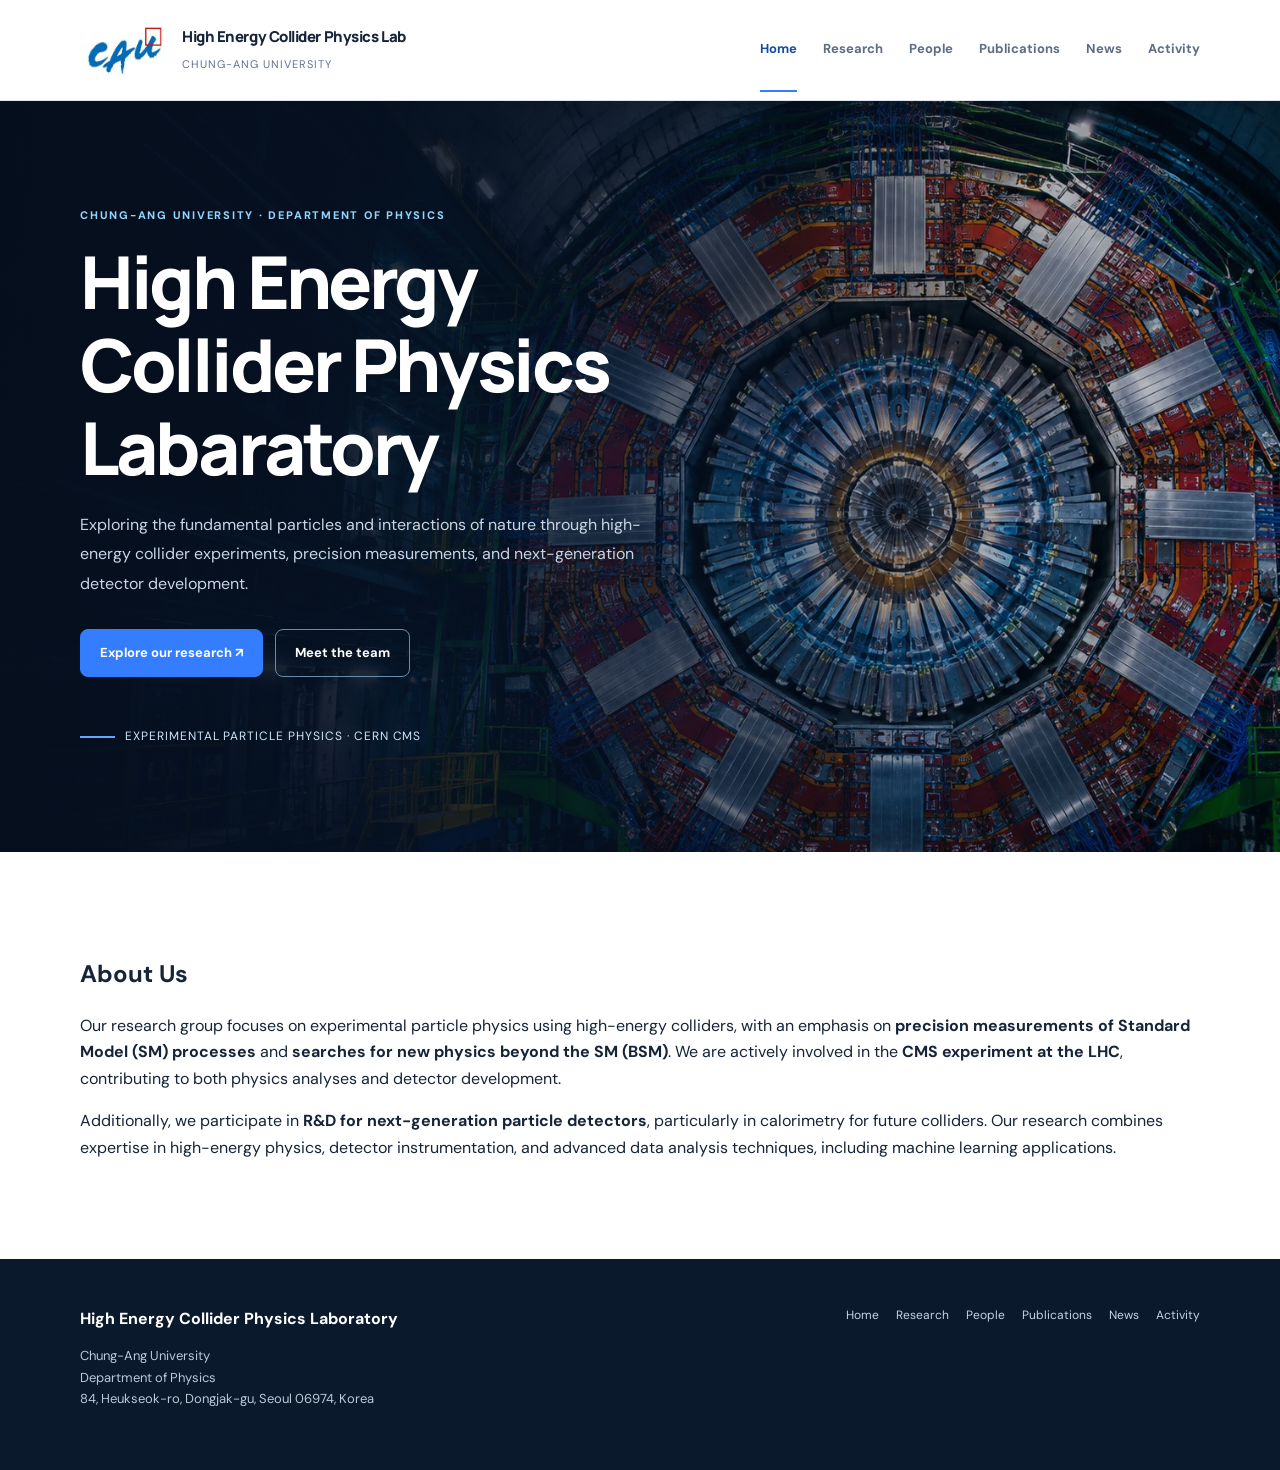
==== index.html @ b9c57c82 "Add files via upload" ====
<!DOCTYPE html>
<html lang="ko">

<head>
    <meta charset="utf-8" />
    <meta content="width=device-width,initial-scale=1" name="viewport" />
    <meta
        content="Chung-Ang University High Energy Collider Physics Laboratory — CMS experiment, electroweak physics and collider data analysis"
        name="description" />
    <title>Home | CAU High Energy Collider Physics Laboratory</title>
    <link href="css/style.css" rel="stylesheet" />
</head>

<body>
    <header class="site-header">
        <div class="container header-inner"><a class="brand" href="index.html">
            <img src="images/caulogo.jpeg" alt="CAU Logo" width="90" height="60"><span><span class="brand-main">High Energy Collider Physics Lab</span><br /><span class="brand-sub">Chung-Ang University</span></span></a><button
                aria-expanded="false" aria-label="메뉴 열기" class="menu-toggle">☰</button>
            <nav aria-label="주 메뉴" class="nav"><a class="active" href="index.html">Home</a><a class=""
                    href="research.html">Research</a><a class="" href="people.html">People</a><a class=""
                    href="publications.html">Publications</a><a class="" href="news.html">News</a><a href="activity.html">Activity</a></nav>
        </div>
    </header>
    <main>
        <section class="hero">
            <div class="container hero-inner">
                <div>
                    <div class="eyebrow">Chung-Ang University · Department of Physics</div>
                    <h1>High Energy Collider Physics Labaratory</h1>
                    <p>
                        Exploring the fundamental particles and interactions of nature
                        through high-energy collider experiments, precision measurements,
                        and next-generation detector development.
                    </p>
                    <div class="actions"><a class="btn" href="research.html">Explore our research ↗</a><a
                            class="btn btn-outline" href="people.html">Meet the team</a></div>
                    <div class="hero-note">EXPERIMENTAL PARTICLE PHYSICS · CERN CMS</div>
                </div>
            </div>
        </section>
        <section class="section">
        <div class="container">

            <h2>About Us</h2>

            <p>
                Our research group focuses on experimental particle physics
                using high-energy colliders, with an emphasis on
                <strong>precision measurements of Standard Model (SM) processes</strong>
                and
                <strong>searches for new physics beyond the SM (BSM)</strong>.
                We are actively involved in the
                <strong>CMS experiment at the LHC</strong>,
                contributing to both physics analyses and detector development.
            </p>

            <p>
                Additionally, we participate in
                <strong>R&D for next-generation particle detectors</strong>,
                particularly in calorimetry for future colliders.
                Our research combines expertise in high-energy physics,
                detector instrumentation, and advanced data analysis techniques,
                including machine learning applications.
            </p>

        </div>
    </section>
    </main>
    <footer class="footer">
        <div class="container">
            <div class="top">
                <div><strong>High Energy Collider Physics Laboratory</strong>
                    <p>Chung-Ang University<br />Department of Physics<br>84, Heukseok-ro, Dongjak-gu, Seoul 06974, Korea</p>
                </div>
                <div class="footer-links"><a href="index.html">Home</a><a href="research.html">Research</a><a
                        href="people.html">People</a><a href="publications.html">Publications</a><a
                        href="news.html">News</a><a href="activity.html">Activity</a></div>
            </div>
        </div>
    </footer>
    <script src="js/main.js"></script>
</body>

</html>
---- css/style.css ----
@import url('https://fonts.googleapis.com/css2?family=DM+Sans:wght@400;500;600;700&family=Manrope:wght@400;500;600;700;800&display=swap');

:root {
    --navy: #0b1930;
    --navy2: #132946;
    --blue: #347dff;
    --ink: #152439;
    --muted: #63728a;
    --line: #dfE6ee;
    --bg: #f7f9fc;
    --white: #fff;
    --max: 1120px
}

* {
    box-sizing: border-box
}

html {
    scroll-behavior: smooth
}

body {
    margin: 0;
    color: var(--ink);
    background: white;
    font-family: 'DM Sans', -apple-system, BlinkMacSystemFont, 'Segoe UI', sans-serif;
    line-height: 1.65
}

a {
    color: inherit;
    text-decoration: none
}

button {
    font: inherit
}

img {
    max-width: 100%
}

.container {
    width: min(calc(100% - 44px), var(--max));
    margin: auto
}

.site-header {
    background: #fff;
    border-bottom: 1px solid var(--line);
    position: sticky;
    top: 0;
    z-index: 20
}

.header-inner {
    height: 100px;
    display: flex;
    align-items: center;
    justify-content: space-between;
    gap: 25px
}

.brand {
    display: flex;
    gap: 12px;
    align-items: center;
    min-width: 0
}

.brand-mark {
    width: 43px;
    height: 43px;
    border-radius: 13px;
    background: var(--navy);
    display: grid;
    place-items: center;
    color: #8bb9ff;
    font-size: 24px;
    font-weight: 800;
    letter-spacing: -4px;
    padding-right: 5px
}

.brand-main {
    font: 800 15px/1.3 Manrope, sans-serif;
    letter-spacing: -.03em
}

.brand-sub {
    font-size: 11px;
    letter-spacing: .09em;
    color: var(--muted);
    text-transform: uppercase
}

.nav {
    display: flex;
    align-items: center;
    gap: clamp(16px, 2.2vw, 26px)
}

.nav a {
    font-weight: 700;
    font-size: 13px;
    color: #5d6d83;
    padding: 30px 0;
    border-bottom: 2px solid transparent
}

.nav a:hover,
.nav a.active {
    color: #164da1;
    border-bottom-color: var(--blue)
}

.menu-toggle {
    display: none;
    background: transparent;
    border: 0;
    font-size: 25px;
    color: var(--ink);
    cursor: pointer
}

.hero {
    background: radial-gradient(ellipse at 85% 5%, #23518a88, transparent 42%), linear-gradient(115deg, #0a1830, #142c4a 70%, #1a3d60);
    color: white;
    overflow: hidden
}

.hero-inner {
    min-height: 505px;
    display: grid;
    grid-template-columns: 1.25fr .85fr;
    gap: 50px;
    align-items: center;
    padding: 76px 0
}

.eyebrow {
    font-weight: 800;
    letter-spacing: .16em;
    text-transform: uppercase;
    font-size: 11px;
    color: #90bdff
}

.hero h1,
.page-hero h1 {
    font: 800 clamp(37px, 5vw, 60px)/1.14 Manrope, sans-serif;
    letter-spacing: -.045em;
    margin: 16px 0 20px
}

.hero p {
    font-size: 16px;
    color: #c8d5e6;
    max-width: 570px;
    line-height: 1.85
}

.actions {
    display: flex;
    gap: 12px;
    flex-wrap: wrap;
    margin-top: 31px
}

.btn {
    display: inline-flex;
    align-items: center;
    justify-content: center;
    gap: 10px;
    padding: 12px 19px;
    border-radius: 8px;
    font-weight: 700;
    font-size: 13px;
    transition: .2s;
    background: var(--blue);
    color: white;
    border: 1px solid var(--blue)
}

.btn:hover {
    filter: brightness(1.12);
    transform: translateY(-1px)
}

.btn-outline {
    background: transparent;
    color: white;
    border-color: #6b8bab
}

.orbital {
    height: 360px;
    position: relative;
    display: grid;
    place-items: center
}

.orbital:before {
    content: '';
    width: 232px;
    height: 232px;
    background: radial-gradient(circle, #43a5ff55 0%, #225aa822 44%, transparent 72%);
    border-radius: 50%;
    position: absolute
}

.ring {
    width: 290px;
    height: 145px;
    border: 1.5px solid #63a4fa99;
    border-radius: 50%;
    position: absolute;
    transform: rotate(-31deg);
    box-shadow: 0 0 28px #3d88f522
}

.ring:nth-child(2) {
    transform: rotate(32deg)
}

.ring:nth-child(3) {
    transform: rotate(90deg)
}

.core {
    width: 68px;
    height: 68px;
    border-radius: 50%;
    background: radial-gradient(circle at 30% 25%, #b9e4ff, #347ce6 60%, #1b3a90);
    box-shadow: 0 0 55px #51a5ffbb;
    z-index: 1
}

.particle {
    position: absolute;
    width: 12px;
    height: 12px;
    border-radius: 50%;
    background: #d0eeff;
    box-shadow: 0 0 22px #86d1ff;
    top: 100px;
    right: 67px
}

.particle.two {
    top: auto;
    right: auto;
    bottom: 92px;
    left: 78px;
    background: #ffcf98
}

.section {
    padding: 82px 0
}

.section.gray {
    background: var(--bg)
}

.section-heading {
    display: flex;
    justify-content: space-between;
    align-items: flex-end;
    gap: 20px;
    margin-bottom: 29px
}

.section-heading h2,
.page-section h2 {
    font: 800 clamp(25px, 3vw, 34px)/1.2 Manrope, sans-serif;
    letter-spacing: -.035em;
    margin: 8px 0
}

.section-heading p,
.intro {
    color: var(--muted);
    max-width: 650px
}

.overline {
    font-weight: 800;
    letter-spacing: .14em;
    text-transform: uppercase;
    font-size: 11px;
    color: #286ac1
}

.text-link {
    color: #2267cb;
    font-weight: 800;
    font-size: 13px;
    white-space: nowrap
}

.grid {
    display: grid;
    grid-template-columns: repeat(3, 1fr);
    gap: 21px
}

.card {
    background: white;
    border: 1px solid var(--line);
    border-radius: 13px;
    padding: 27px;
    box-shadow: 0 8px 25px #19365707
}

.card h3 {
    margin: 12px 0 10px;
    font: 800 18px Manrope, sans-serif;
    letter-spacing: -.025em
}

.card p {
    color: var(--muted);
    font-size: 14px;
    margin: 0
}

.card .glyph {
    width: 42px;
    height: 42px;
    display: grid;
    place-items: center;
    background: #eaf2ff;
    color: #2166cb;
    font-size: 23px;
    border-radius: 12px
}

.feature-band {
    display: grid;
    grid-template-columns: 1fr 1fr;
    gap: 40px;
    align-items: center
}

.feature-art {
    min-height: 290px;
    background: radial-gradient(circle at 55% 50%, #287bc9 0 4%, transparent 5% 13%, #3a84de44 14% 15%, transparent 16% 24%, #3a84de55 25% 26%, transparent 27%), repeating-linear-gradient(0deg, transparent, transparent 27px, #ffffff13 28px), linear-gradient(145deg, #0c1e39, #244d76);
    border-radius: 16px;
    position: relative;
    overflow: hidden
}

.feature-art:after {
    content: '13 TeV  ·  CMS  ·  pp';
    position: absolute;
    bottom: 21px;
    left: 23px;
    color: #b4d7ff;
    font-size: 12px;
    letter-spacing: .18em
}

.feature-band p {
    color: var(--muted)
}

.stat-strip {
    display: grid;
    grid-template-columns: repeat(3, 1fr);
    gap: 18px;
    margin-top: 27px
}

.stat {
    border-left: 3px solid #2a76e4;
    padding-left: 15px
}

.stat strong {
    display: block;
    font: 800 18px Manrope, sans-serif
}

.stat span {
    color: var(--muted);
    font-size: 12px
}

.page-hero {
    padding: 75px 0 70px;
    background: linear-gradient(125deg, #0c1c35, #244565);
    color: white
}

.page-hero h1 {
    font-size: clamp(35px, 4vw, 49px);
    margin: 10px 0
}

.page-hero p {
    color: #c6d5e7;
    max-width: 700px
}

.page-section {
    padding: 65px 0 90px;
    min-height: 390px
}

.page-section h2 {
    margin-bottom: 24px
}

.news-group + .news-group {
    margin-top: 40px;
}

.notice {
    background: #f0f6ff;
    border-left: 3px solid #347dff;
    border-radius: 6px;
    padding: 15px 18px;
    color: #3a5578;
    font-size: 14px;
    margin-bottom: 25px
}

.list-row {
    padding: 22px 0;
    border-bottom: 1px solid var(--line);
    display: flex;
    align-items: start;
    justify-content: space-between;
    gap: 20px
}

.list-row:first-child {
    border-top: 1px solid var(--line)
}

.list-row h3 {
    font-size: 17px;
    margin: 0 0 6px
}

.list-row p {
    font-size: 13px;
    color: var(--muted);
    margin: 0
}

.tag {
    display: inline-block;
    background: #eaf2ff;
    color: #2064bd;
    border-radius: 5px;
    font-size: 12px;
    font-weight: 800;
    padding: 4px 9px;
    white-space: nowrap
}

.people-group + .people-group {
    margin-top: 55px;
}

.people-grid {
    display: grid;
    grid-template-columns: minmax(0, 1fr);
    gap: 19px;
}

.person {
    display: grid;
    grid-template-columns: clamp(125px, 20%, 180px) minmax(0, 1fr);
    align-items: start;
    gap: 24px;
    padding: 20px;
    border: 1px solid var(--line);
    border-radius: 11px;
}

.avatar {
    display: block;
    width: 100%;
    aspect-ratio: 4 / 5;
    object-fit: cover;
    border-radius: 8px;
}

.person-professor {
    grid-template-columns: clamp(190px, 27%, 290px) minmax(0, 1fr);
}

.person .body {
    min-width: 0;
    overflow-wrap: anywhere;
}

.person h3 {
    margin: 0;
    font-size: 1.25rem;
}

.person p,
.person-details dd {
    color: var(--muted);
}

.person p {
    margin: 4px 0 0;
}

.person-details {
    margin: 16px 0 0;
}

.person-details dt {
    font-weight: 700;
}

.person-details dt:not(:first-child) {
    margin-top: 12px;
}

.person-details dd {
    margin: 0;
}

.person-details ul {
    margin: 4px 0 0;
    padding-inline-start: 1.25em;
}

.person-details li + li {
    margin-top: 4px;
}

.footer {
    background: #0b192d;
    color: #bac8d9;
    padding: 47px 0
}

.footer .top {
    display: flex;
    justify-content: space-between;
    gap: 30px
}

.footer strong {
    color: white
}

.footer p {
    font-size: 13px
}

.footer a {
    color: #c2d3ea
}

.footer-links {
    display: flex;
    flex-wrap: wrap;
    gap: 17px;
    font-size: 12px
}

.highlight {
    color: #2b73d6
}

.contact-box {
    border: 1px solid var(--line);
    border-radius: 13px;
    padding: 28px;
    max-width: 780px
}

.contact-box dl {
    display: grid;
    grid-template-columns: 120px 1fr;
    gap: 14px 18px
}

.contact-box dt {
    font-weight: 800
}

.contact-box dd {
    margin: 0;
    color: var(--muted)
}

@media(max-width:800px) {
    .menu-toggle {
        display: block
    }

    .nav {
        display: none;
        position: absolute;
        left: 0;
        top: 100%;
        right: 0;
        background: white;
        padding: 12px 22px 20px;
        box-shadow: 0 12px 20px #2030401a;
        flex-direction: column;
        align-items: stretch;
        gap: 0
    }

    .nav.open {
        display: flex
    }

    .nav a {
        padding: 12px 0
    }

    .hero-inner {
        grid-template-columns: 1fr;
        gap: 0;
        padding: 58px 0
    }

    .orbital {
        height: 250px;
        transform: scale(.78)
    }

    .grid {
        grid-template-columns: 1fr 1fr
    }

    .feature-band {
        grid-template-columns: 1fr
    }

    .stat-strip {
        grid-template-columns: 1fr
    }

    .footer .top {
        flex-direction: column
    }
}

@media(max-width:560px) {
    .person {
        grid-template-columns: clamp(66px, 25%, 108px) minmax(0, 1fr);
        gap: 12px;
        padding: 14px;
    }

    .person-professor {
        grid-template-columns: clamp(84px, 32%, 144px) minmax(0, 1fr);
    }

    .grid {
        grid-template-columns: 1fr
    }

    .container {
        width: min(calc(100% - 34px), var(--max))
    }

    .hero h1 {
        font-size: 37px
    }

    .section {
        padding: 60px 0
    }

    .section-heading {
        align-items: flex-start;
        flex-direction: column
    }

    .orbital {
        height: 190px;
        transform: scale(.62)
    }

    .contact-box dl {
        grid-template-columns: 1fr;
        gap: 4px
    }

    .contact-box dd {
        margin-bottom: 12px
    }
}

/* Version 2: imagery-first design */
.hero {
    position: relative;
    background: #071426 url('../images/detector-hero.webp') center 48%/cover no-repeat;
    isolation: isolate
}

.hero:before {
    content: '';
    position: absolute;
    inset: 0;
    background: linear-gradient(90deg, rgba(5, 15, 30, .96) 0%, rgba(6, 17, 34, .89) 33%, rgba(6, 17, 34, .40) 68%, rgba(6, 17, 34, .15) 100%);
    z-index: -1
}

.hero-inner {
    display: flex;
    min-height: 620px;
    padding: 105px 0
}

.hero-inner>div:first-child {
    max-width: 660px
}

.hero h1 {
    font-size: clamp(43px, 5.7vw, 76px);
    max-width: 650px
}

.hero p {
    max-width: 575px
}

.orbital {
    display: none
}

.eyebrow {
    color: #90d4ff
}

.hero-note {
    margin-top: 50px;
    display: inline-flex;
    gap: 10px;
    align-items: center;
    color: #d0e4f8;
    font-size: 12px;
    letter-spacing: .08em;
    text-transform: uppercase
}

.hero-note:before {
    content: '';
    width: 35px;
    height: 2px;
    background: #62a7ff
}

.card {
    padding: 0;
    overflow: hidden
}

.card img {
    display: block;
    width: 100%;
    height: 182px;
    object-fit: cover;
    background: #10223d
}

.card .card-content {
    padding: 24px
}

.card h3 {
    margin-top: 0
}

.feature-art {
    background: #10223d url('../images/analysis.svg') center/cover no-repeat;
    min-height: 355px
}

.feature-art:after {
    content: 'DATA ANALYSIS · CMS · 13 TeV';
    letter-spacing: .15em
}

.image-credit {
    font-size: 11px;
    color: #d6dfe9;
    position: absolute;
    right: 26px;
    bottom: 18px
}

.research-topic {
    border-top: 1px solid var(--line);
    padding-top: 32px;
}

.research-topic + .research-topic {
    margin-top: 32px;
}

.research-image-grid {
    display: grid;
    gap: 24px;
    align-items: start;
    grid-template-columns: repeat(2, minmax(0, 1fr));
    margin-bottom: 24px;
}

.research-visual,
.activity-photo img {
    display: block;
    width: 100%;
    height: auto;
    border-radius: 20px;
}

.research-figure {
    margin: 0;
}

.research-figure figcaption,
.activity-photo figcaption {
    margin-top: 8px;
    color: var(--muted);
    font-size: .9375rem;
    text-align: center;
}

.activity-photo {
    max-width: 720px;
    margin: 0 auto;
}

@media(max-width:650px) {
    .research-image-grid {
        grid-template-columns: 1fr;
    }
}

.page-section .research-topic h2 {
    margin: 0 0 14px;
    line-height: 1.25;
}

.research-topic p {
    margin: 0 0 14px;
    color: var(--muted);
    font-size: 1.125rem;
}

.research-topic ul {
    margin: 0;
    padding-inline-start: 1.5em;
    font-size: 1.125rem;
}

.research-topic li + li {
    margin-top: 4px;
}

.page-hero {
    background: linear-gradient(90deg, rgba(6, 18, 38, .95), rgba(7, 22, 42, .72)), url('../images/detector-hero.webp') center 51%/cover no-repeat
}

.photo-head {
    display: grid;
    grid-template-columns: 1.1fr .9fr;
    gap: 35px;
    align-items: center
}

.photo-head img {
    width: 100%;
    height: 320px;
    object-fit: cover;
    border-radius: 15px
}

@media(max-width:800px) {
    .hero-inner {
        min-height: 560px;
        padding: 88px 0
    }

    .hero:before {
        background: linear-gradient(90deg, rgba(5, 15, 30, .95), rgba(5, 15, 30, .62))
    }

    .photo-head {
        grid-template-columns: 1fr
    }
}

@media(max-width:560px) {
    .hero h1 {
        font-size: 43px
    }

    .card img {
        height: 195px
    }

    .hero-inner {
        min-height: 580px
    }
}
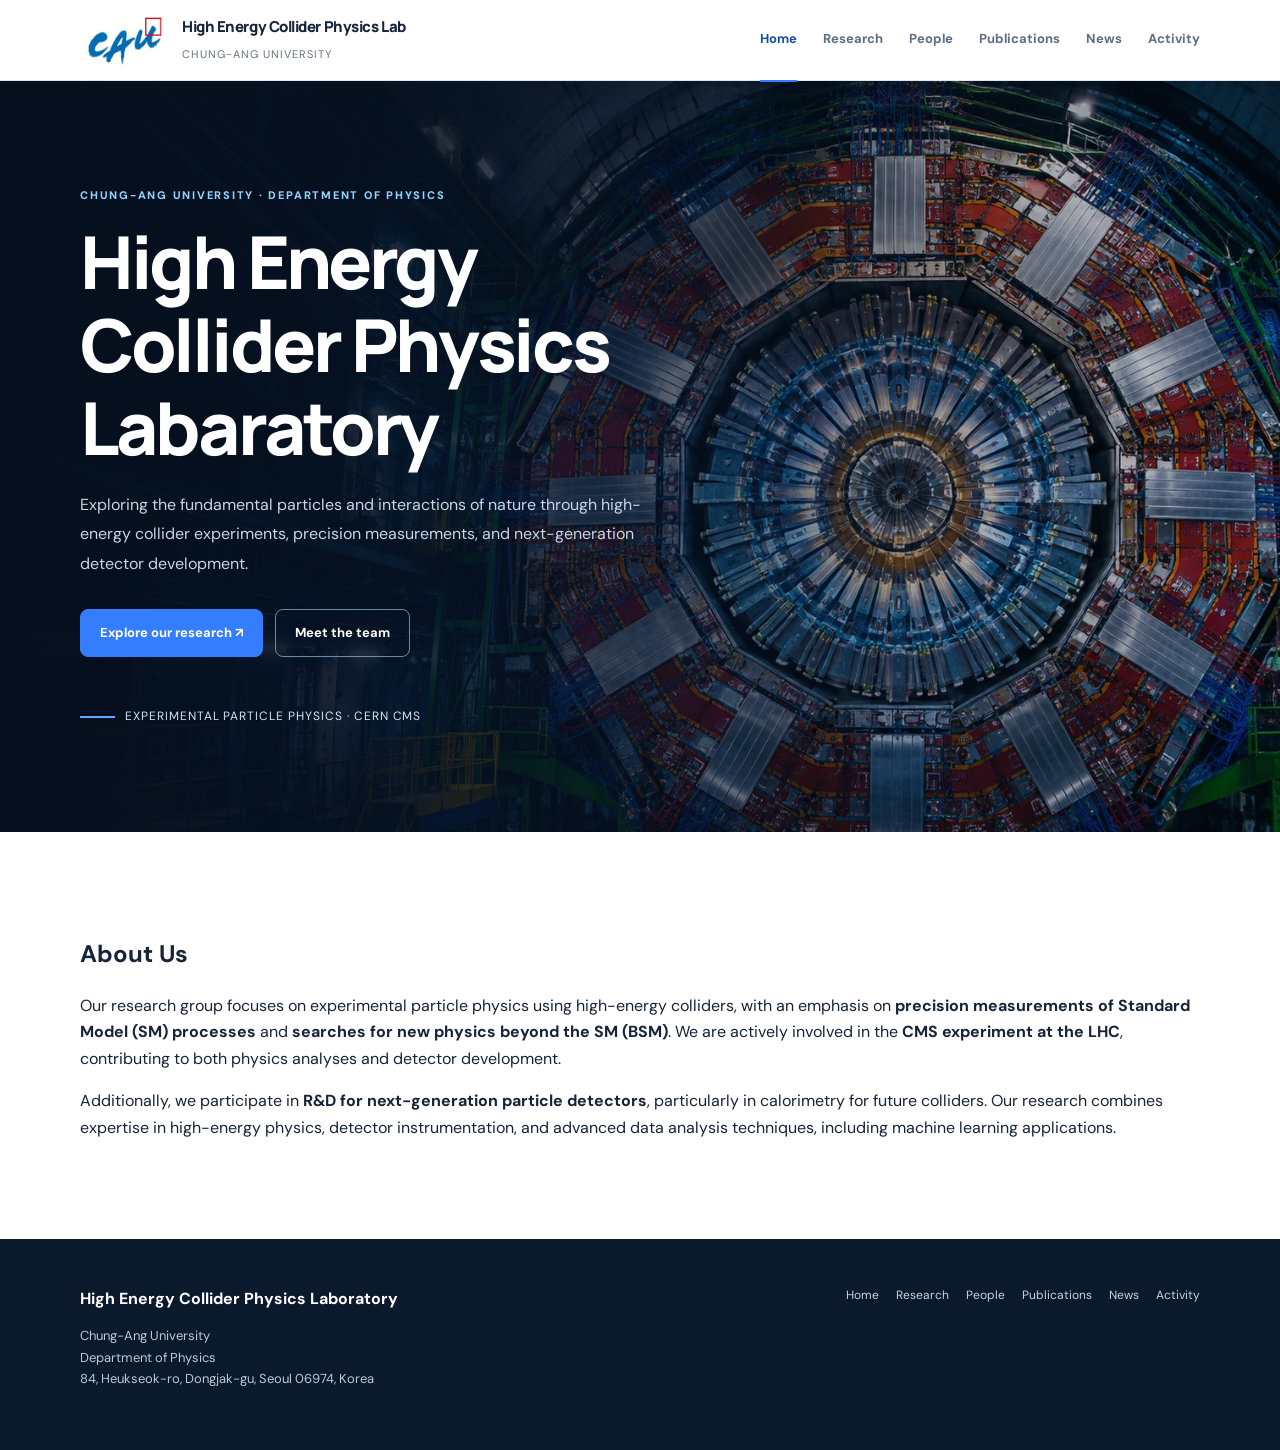
==== commit c19a1344: "Add files via upload" ====
--- a/index.html
+++ b/index.html
@@ -8,7 +8,7 @@
         content="Chung-Ang University High Energy Collider Physics Laboratory — CMS experiment, electroweak physics and collider data analysis"
         name="description" />
     <title>Home | CAU High Energy Collider Physics Laboratory</title>
-    <link href="css/style.css" rel="stylesheet" />
+    <link href="css/style.css?v=8cd661636b" rel="stylesheet" />
 </head>
 
 <body>
--- a/css/style.css
+++ b/css/style.css
@@ -55,7 +55,7 @@
 }
 
 .header-inner {
-    height: 100px;
+    height: 80px;
     display: flex;
     align-items: center;
     justify-content: space-between;
@@ -651,14 +651,69 @@
 }
 
 @media(max-width:560px) {
-    .person {
-        grid-template-columns: clamp(66px, 25%, 108px) minmax(0, 1fr);
-        gap: 12px;
-        padding: 14px;
-    }
-
+    .publications-page .page-hero h1,
+    .news-page .page-hero h1 {
+        font-size: 2rem;
+    }
+
+    .publications-page .page-hero p,
+    .news-page .page-hero p {
+        font-size: .9375rem;
+    }
+
+    .publications-page .list-row {
+        flex-direction: column;
+        gap: 10px;
+        padding: 16px 0;
+    }
+
+    .publications-page .list-row > .tag {
+        order: -1;
+    }
+
+    .news-page .news-group h2 {
+        font-size: 1.25rem;
+        margin-bottom: 12px;
+    }
+
+    .publications-page .list-row h3,
+    .news-page .list-row h3,
+    .publication-list {
+        font-size: .9375rem;
+        line-height: 1.45;
+    }
+
+    .publication-list {
+        margin: 0;
+        padding-inline-start: 1.15em;
+    }
+
+    .publication-list li + li {
+        margin-top: 14px;
+    }
+
+    .publications-page .publication-list p {
+        margin-top: 4px;
+    }
+
+    .person,
     .person-professor {
-        grid-template-columns: clamp(84px, 32%, 144px) minmax(0, 1fr);
+        grid-template-columns: minmax(0, 1fr);
+        gap: 16px;
+        padding: 16px;
+        font-size: .875rem;
+    }
+
+    .person .avatar {
+        width: min(100%, 144px);
+    }
+
+    .person-professor .avatar {
+        width: min(100%, 168px);
+    }
+
+    .person h3 {
+        font-size: 1.0625rem;
     }
 
     .grid {
@@ -838,6 +893,10 @@
     margin: 0 auto;
 }
 
+.activity-photo + .activity-photo {
+    margin-top: 48px;
+}
+
 @media(max-width:650px) {
     .research-image-grid {
         grid-template-columns: 1fr;
@@ -885,8 +944,20 @@
 
 @media(max-width:800px) {
     .hero-inner {
-        min-height: 560px;
-        padding: 88px 0
+        min-height: 0;
+        padding: 52px 0;
+    }
+
+    .hero-note {
+        margin-top: 24px;
+    }
+
+    .page-hero {
+        padding: 36px 0 32px;
+    }
+
+    .page-hero p {
+        margin: 0;
     }
 
     .hero:before {
@@ -908,6 +979,20 @@
     }
 
     .hero-inner {
-        min-height: 580px
-    }
-}
+        padding: 36px 0;
+    }
+
+    .page-hero {
+        padding: 28px 0 24px;
+    }
+
+    .page-section .research-topic h2 {
+        font-size: 1.25rem;
+    }
+
+    .research-topic p,
+    .research-topic ul {
+        font-size: .9375rem;
+        line-height: 1.55;
+    }
+}
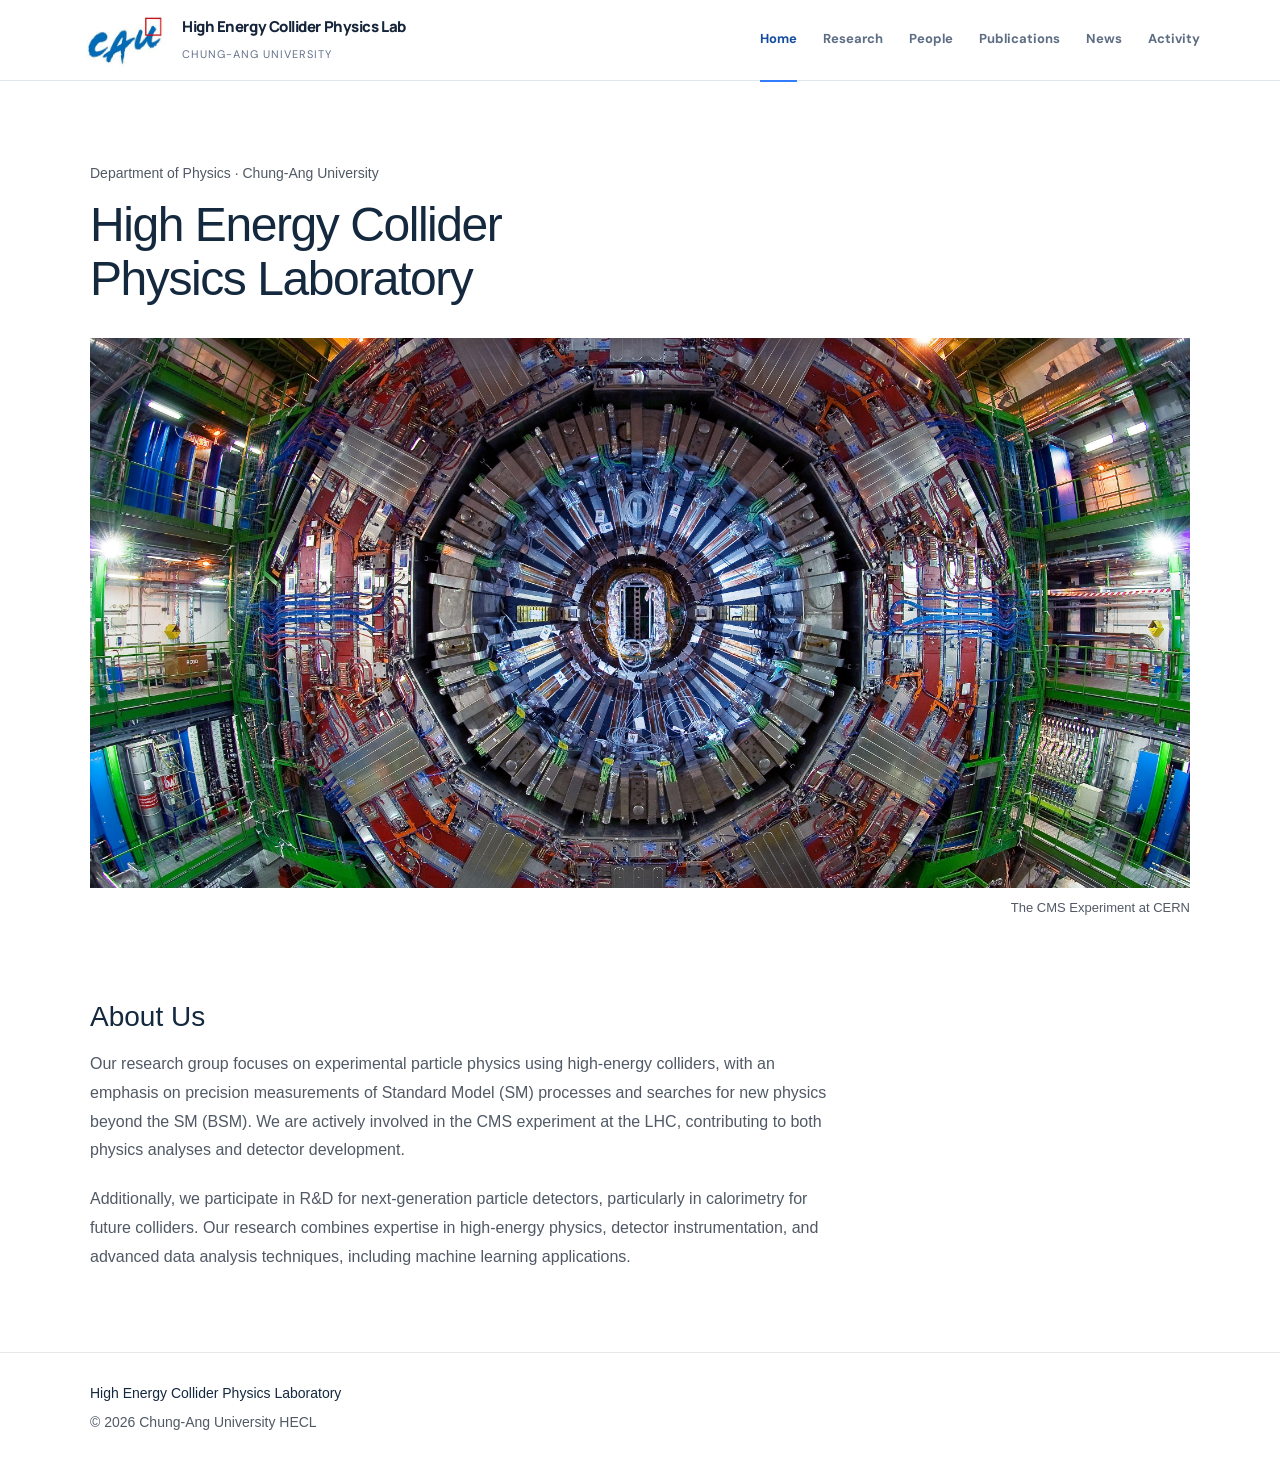
==== commit d66171ea: "Add files via upload" ====
--- a/index.html
+++ b/index.html
@@ -8,10 +8,10 @@
         content="Chung-Ang University High Energy Collider Physics Laboratory — CMS experiment, electroweak physics and collider data analysis"
         name="description" />
     <title>Home | CAU High Energy Collider Physics Laboratory</title>
-    <link href="css/style.css?v=8cd661636b" rel="stylesheet" />
+    <link href="css/style.css?v=70670786d2" rel="stylesheet" />
 </head>
 
-<body>
+<body class="home-page">
     <header class="site-header">
         <div class="container header-inner"><a class="brand" href="index.html">
             <img src="images/caulogo.jpeg" alt="CAU Logo" width="90" height="60"><span><span class="brand-main">High Energy Collider Physics Lab</span><br /><span class="brand-sub">Chung-Ang University</span></span></a><button
@@ -21,64 +21,35 @@
                     href="publications.html">Publications</a><a class="" href="news.html">News</a><a href="activity.html">Activity</a></nav>
         </div>
     </header>
-    <main>
-        <section class="hero">
-            <div class="container hero-inner">
-                <div>
-                    <div class="eyebrow">Chung-Ang University · Department of Physics</div>
-                    <h1>High Energy Collider Physics Labaratory</h1>
-                    <p>
-                        Exploring the fundamental particles and interactions of nature
-                        through high-energy collider experiments, precision measurements,
-                        and next-generation detector development.
-                    </p>
-                    <div class="actions"><a class="btn" href="research.html">Explore our research ↗</a><a
-                            class="btn btn-outline" href="people.html">Meet the team</a></div>
-                    <div class="hero-note">EXPERIMENTAL PARTICLE PHYSICS · CERN CMS</div>
-                </div>
-            </div>
+    <main class="home-main home-container">
+        <section class="home-intro" aria-labelledby="home-title">
+            <p class="home-affiliation">Department of Physics · Chung-Ang University</p>
+            <h1 id="home-title">High Energy Collider<br />Physics Laboratory</h1>
         </section>
-        <section class="section">
-        <div class="container">
 
-            <h2>About Us</h2>
+        <figure class="home-detector">
+            <img src="images/CMSdetector.jpeg" alt="The CMS particle detector" width="3872" height="2592" />
+            <figcaption>The CMS Experiment at CERN</figcaption>
+        </figure>
 
-            <p>
-                Our research group focuses on experimental particle physics
-                using high-energy colliders, with an emphasis on
-                <strong>precision measurements of Standard Model (SM) processes</strong>
-                and
-                <strong>searches for new physics beyond the SM (BSM)</strong>.
-                We are actively involved in the
-                <strong>CMS experiment at the LHC</strong>,
-                contributing to both physics analyses and detector development.
-            </p>
-
-            <p>
-                Additionally, we participate in
-                <strong>R&D for next-generation particle detectors</strong>,
-                particularly in calorimetry for future colliders.
-                Our research combines expertise in high-energy physics,
-                detector instrumentation, and advanced data analysis techniques,
-                including machine learning applications.
-            </p>
-
-        </div>
-    </section>
+        <section class="home-about" aria-labelledby="home-about-title">
+            <h2 id="home-about-title">About Us</h2>
+            <p>Our research group focuses on experimental particle physics using high-energy colliders, with an
+                emphasis on precision measurements of Standard Model (SM) processes and searches for new physics
+                beyond the SM (BSM). We are actively involved in the CMS experiment at the LHC, contributing to
+                both physics analyses and detector development.</p>
+            <p>Additionally, we participate in R&amp;D for next-generation particle detectors, particularly in
+                calorimetry for future colliders. Our research combines expertise in high-energy physics, detector
+                instrumentation, and advanced data analysis techniques, including machine learning applications.</p>
+        </section>
     </main>
-    <footer class="footer">
-        <div class="container">
-            <div class="top">
-                <div><strong>High Energy Collider Physics Laboratory</strong>
-                    <p>Chung-Ang University<br />Department of Physics<br>84, Heukseok-ro, Dongjak-gu, Seoul 06974, Korea</p>
-                </div>
-                <div class="footer-links"><a href="index.html">Home</a><a href="research.html">Research</a><a
-                        href="people.html">People</a><a href="publications.html">Publications</a><a
-                        href="news.html">News</a><a href="activity.html">Activity</a></div>
-            </div>
+    <footer class="home-footer">
+        <div class="home-container">
+            <p class="home-footer-name">High Energy Collider Physics Laboratory</p>
+            <p>© 2026 Chung-Ang University HECL</p>
         </div>
     </footer>
     <script src="js/main.js"></script>
 </body>
 
-</html>+</html>
--- a/css/style.css
+++ b/css/style.css
@@ -996,3 +996,120 @@
         line-height: 1.55;
     }
 }
+
+
+.home-page {
+    --home-heading: #14283e;
+    --home-text: #505965;
+    --home-divider: #e5e7eb;
+    --home-section-space: clamp(64px, 7vw, 80px);
+}
+
+.home-page .home-main,
+.home-page .home-footer {
+    background: #fff;
+    color: var(--home-text);
+    font-family: "Helvetica Neue", Helvetica, Arial, sans-serif;
+    font-size: 16px;
+    line-height: 1.8;
+}
+
+.home-page .home-container {
+    width: min(calc(100% - 48px), 1100px);
+    margin-inline: auto;
+}
+
+.home-page .home-main {
+    padding-block: var(--home-section-space);
+}
+
+.home-page .home-intro {
+    margin-bottom: 32px;
+}
+
+.home-page .home-affiliation {
+    margin: 0 0 12px;
+    font-size: 14px;
+}
+
+.home-page .home-intro h1 {
+    margin: 0;
+    color: var(--home-heading);
+    font-size: 48px;
+    font-weight: 500;
+    letter-spacing: -0.03em;
+    line-height: 1.12;
+}
+
+.home-page .home-detector {
+    margin: 0;
+}
+
+.home-page .home-detector img {
+    display: block;
+    width: 100%;
+    height: auto;
+    aspect-ratio: 2 / 1;
+    object-fit: cover;
+}
+
+.home-page .home-detector figcaption {
+    margin-top: 8px;
+    font-size: 13px;
+    text-align: right;
+}
+
+.home-page .home-about {
+    max-width: 740px;
+    margin-top: var(--home-section-space);
+}
+
+.home-page .home-about h2 {
+    margin: 0 0 16px;
+    color: var(--home-heading);
+    font-size: 28px;
+    font-weight: 500;
+    line-height: 1.25;
+}
+
+.home-page .home-about p {
+    margin: 0;
+}
+
+.home-page .home-about p + p {
+    margin-top: 20px;
+}
+
+.home-page .home-footer {
+    padding-block: 28px 32px;
+    border-top: 1px solid var(--home-divider);
+    font-size: 14px;
+}
+
+.home-page .home-footer p {
+    margin: 0;
+}
+
+.home-page .home-footer .home-footer-name {
+    margin-bottom: 4px;
+    color: var(--home-heading);
+    font-weight: 500;
+}
+
+@media (max-width: 650px) {
+    .home-page .home-container {
+        width: calc(100% - 36px);
+    }
+
+    .home-page .home-intro {
+        margin-bottom: 24px;
+    }
+
+    .home-page .home-intro h1 {
+        font-size: clamp(28px, 8vw, 32px);
+    }
+
+    .home-page .home-detector img {
+        aspect-ratio: 3 / 2;
+    }
+}
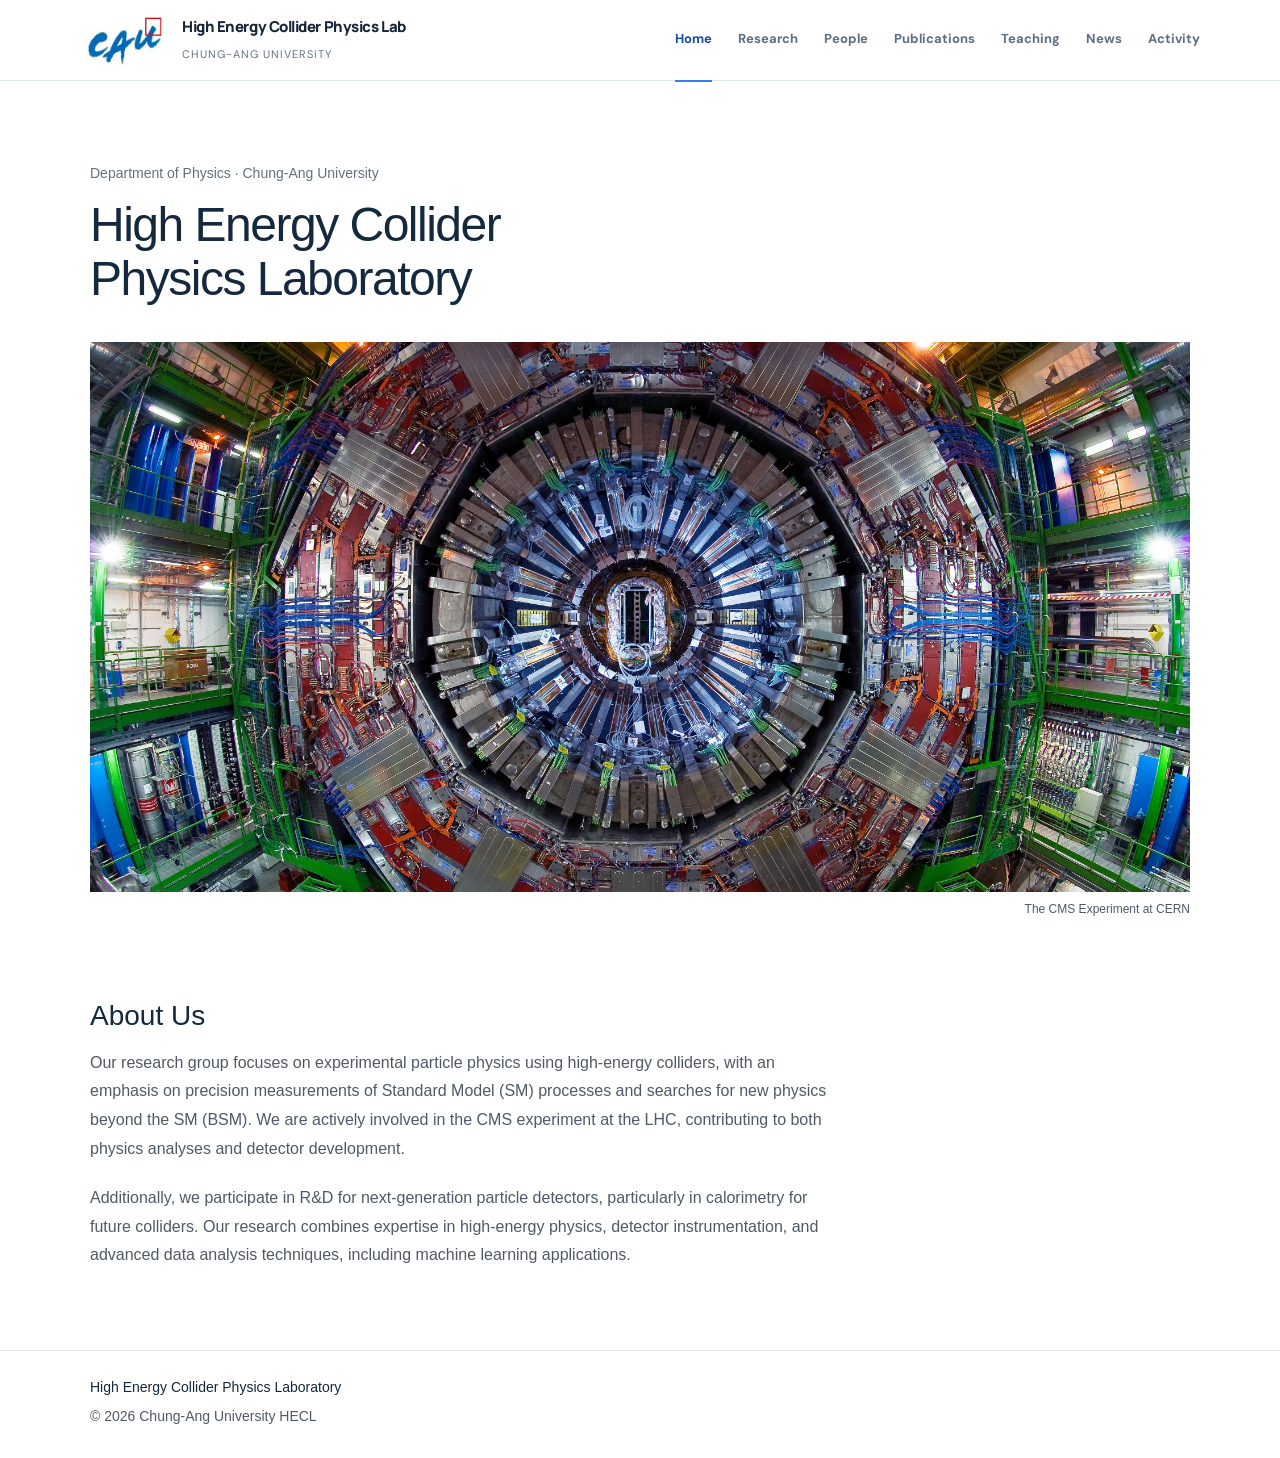
==== commit 1f0b570b: "Add files via upload" ====
--- a/index.html
+++ b/index.html
@@ -8,7 +8,7 @@
         content="Chung-Ang University High Energy Collider Physics Laboratory — CMS experiment, electroweak physics and collider data analysis"
         name="description" />
     <title>Home | CAU High Energy Collider Physics Laboratory</title>
-    <link href="css/style.css?v=70670786d2" rel="stylesheet" />
+    <link href="css/style.css?v=03f03b5008" rel="stylesheet" />
 </head>
 
 <body class="home-page">
@@ -18,7 +18,7 @@
                 aria-expanded="false" aria-label="메뉴 열기" class="menu-toggle">☰</button>
             <nav aria-label="주 메뉴" class="nav"><a class="active" href="index.html">Home</a><a class=""
                     href="research.html">Research</a><a class="" href="people.html">People</a><a class=""
-                    href="publications.html">Publications</a><a class="" href="news.html">News</a><a href="activity.html">Activity</a></nav>
+                    href="publications.html">Publications</a><a href="teaching.html">Teaching</a><a class="" href="news.html">News</a><a href="activity.html">Activity</a></nav>
         </div>
     </header>
     <main class="home-main home-container">
--- a/css/style.css
+++ b/css/style.css
@@ -1024,11 +1024,12 @@
 }
 
 .home-page .home-intro {
-    margin-bottom: 32px;
+    margin-bottom: clamp(24px, 3.2vw, 36px);
 }
 
 .home-page .home-affiliation {
     margin: 0 0 12px;
+    color: #66707c;
     font-size: 14px;
 }
 
@@ -1037,7 +1038,7 @@
     color: var(--home-heading);
     font-size: 48px;
     font-weight: 500;
-    letter-spacing: -0.03em;
+    letter-spacing: -1.5px;
     line-height: 1.12;
 }
 
@@ -1055,7 +1056,8 @@
 
 .home-page .home-detector figcaption {
     margin-top: 8px;
-    font-size: 13px;
+    font-size: 12px;
+    line-height: 1.5;
     text-align: right;
 }
 
@@ -1081,9 +1083,13 @@
 }
 
 .home-page .home-footer {
-    padding-block: 28px 32px;
+    padding-block: 24px 28px;
     border-top: 1px solid var(--home-divider);
     font-size: 14px;
+}
+
+.course-list li + li {
+    margin-block-start: 1lh;
 }
 
 .home-page .home-footer p {
@@ -1097,16 +1103,21 @@
 }
 
 @media (max-width: 650px) {
+    .home-page {
+        --home-section-space: 44px;
+    }
+
     .home-page .home-container {
         width: calc(100% - 36px);
     }
 
     .home-page .home-intro {
-        margin-bottom: 24px;
+        margin-bottom: 20px;
     }
 
     .home-page .home-intro h1 {
         font-size: clamp(28px, 8vw, 32px);
+        letter-spacing: -0.8px;
     }
 
     .home-page .home-detector img {
